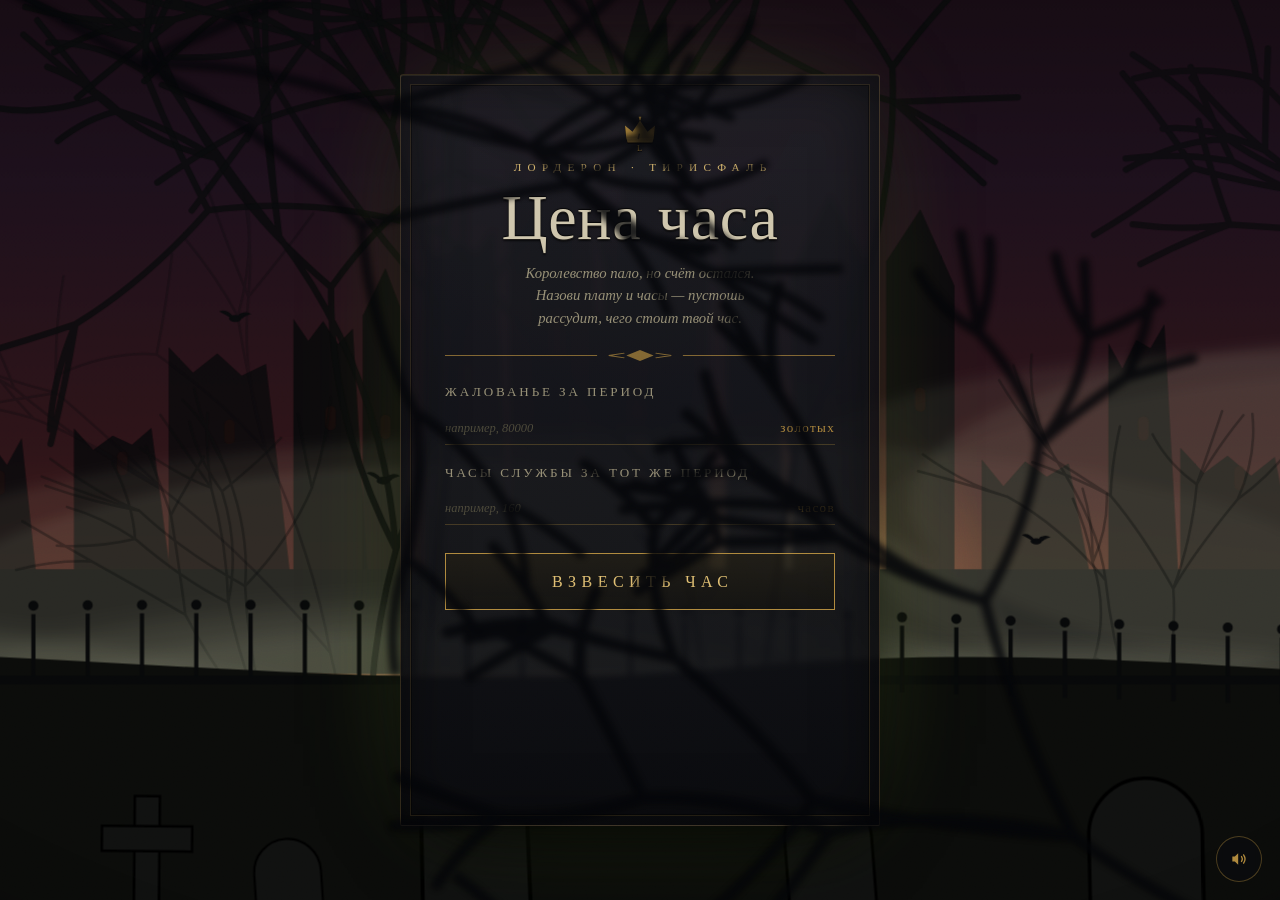
==== index.src.html @ a5c3d764 "Redesign as parallax Tirisfal/Lordaeron scene with embedded fonts and reactive verdict" ====
<!DOCTYPE html>
<html lang="ru">
<head>
<meta charset="UTF-8" />
<meta name="viewport" content="width=device-width, initial-scale=1.0" />
<meta name="theme-color" content="#0a0a0c" />
<title>Цена часа — казначейство павшего Лордерона</title>
<style>
/*__FONTS__*/

/* =========================================================
   ПАЛИТРА — Тирисфальские пустоши, руины Лордерона.
   Сухая кровь неба, болезненный зелёный горизонт, кость,
   потускневшее геральдическое золото, некротический свет.
========================================================= */
:root{
  --ink:        #07070a;
  --sky-top:    #140a10;
  --sky-mid:    #2e1418;
  --sky-blood:  #5a2418;
  --sky-glow:   #7c5a22;
  --sky-sick:   #4d5a2a;   /* зеленоватая муть у горизонта */
  --fog:        #8a8f72;
  --silhouette: #090a0c;
  --bone:       #ddd3ba;
  --bone-dim:   #968f76;
  --stone:      #15161a;
  --stone-up:   #20212630;
  --gold:       #b08a3e;
  --gold-lit:   #e1c074;
  --gold-deep:  #5f4719;
  --blight:     #9ace4a;
  --blight-lit: #cdf07a;
  --rust:       #7a3a1e;
}

*{ box-sizing:border-box; margin:0; padding:0; }
html,body{ height:100%; }
body{
  background:var(--ink);
  color:var(--bone);
  font-family:"Lora","Georgia",serif;
  overflow:hidden;
  position:relative;
}

/* =========================== МИР =========================== */
.world{ position:fixed; inset:-8% -6%; z-index:0; will-change:transform; }
.layer{
  position:absolute; inset:0;
  will-change:transform;
  transform:translate3d(var(--tx,0),var(--ty,0),0);
}
.layer svg{ display:block; width:100%; height:100%; }

/* небо */
.sky{
  background:
    radial-gradient(120% 70% at 64% 86%, rgba(124,90,34,.55), transparent 46%),
    radial-gradient(140% 64% at 40% 98%, rgba(108,128,48,.42), transparent 56%),
    radial-gradient(90% 50% at 64% 99%, rgba(77,90,42,.5), transparent 60%),
    linear-gradient(180deg,
      var(--sky-top) 0%, #1d101c 24%,
      var(--sky-mid) 50%, var(--sky-blood) 76%, #34160e 100%);
}
/* кровавое солнце низко над пустошью */
.sun{
  position:absolute; left:60%; top:62%;
  width:min(34vw,420px); aspect-ratio:1; border-radius:50%;
  background:
    radial-gradient(circle, rgba(231,192,116,.95) 0%, rgba(176,138,62,.55) 24%,
      rgba(122,58,30,.30) 46%, transparent 70%);
  transform:translate(-50%,-50%);
  filter:blur(2px);
  mix-blend-mode:screen;
}
.sun::after{
  content:""; position:absolute; left:50%; top:50%;
  width:36%; aspect-ratio:1; border-radius:50%; transform:translate(-50%,-50%);
  background:radial-gradient(circle,#f1dca0 0%, #c79a4e 60%, transparent 75%);
}

/* туман — мягкие полосы */
.fog{ pointer-events:none; mix-blend-mode:screen; opacity:.5; }
.fog .band{ animation:drift linear infinite; }
@keyframes drift{ from{transform:translateX(-12%);} to{transform:translateX(12%);} }

/* земля */
.ground{ }
.vignette{
  position:absolute; inset:0; pointer-events:none; z-index:6;
  background:
    radial-gradient(130% 110% at 50% 42%, transparent 52%, rgba(0,0,0,.5) 82%, rgba(0,0,0,.86) 100%);
}
/* передний план — ветви перед сценой, расфокус */
.foreground{
  position:fixed; inset:-8% -6%; z-index:6; pointer-events:none;
  filter:blur(3px); opacity:.92;
  transform:translate3d(var(--tx,0),var(--ty,0),0); will-change:transform;
}
.foreground svg{ position:absolute; inset:0; width:100%; height:100%; }

/* зерно плёнки — финальный, очень тонкий слой */
.grain{
  position:fixed; inset:-50%; z-index:7; pointer-events:none;
  opacity:.05; mix-blend-mode:overlay;
  background-image:url("data:image/svg+xml;utf8,<svg xmlns='http://www.w3.org/2000/svg' width='160' height='160'><filter id='n'><feTurbulence type='fractalNoise' baseFrequency='0.8' numOctaves='2'/></filter><rect width='100%25' height='100%25' filter='url(%23n)'/></svg>");
  animation:grainshift .5s steps(2) infinite;
}
@keyframes grainshift{ 0%{transform:translate(0,0)} 50%{transform:translate(-1.5%,1%)} 100%{transform:translate(1%,-1.5%)} }

/* падающие листья / угли */
.mote{
  position:absolute; top:-5%;
  color:var(--rust);
  opacity:0; will-change:transform;
  animation:fall linear infinite;
}
@keyframes fall{
  0%{ transform:translate(0,-5vh) rotate(0deg); opacity:0; }
  10%{ opacity:.7; }
  90%{ opacity:.5; }
  100%{ transform:translate(var(--drift,4vw),108vh) rotate(540deg); opacity:0; }
}

/* вороны */
.crow{ position:absolute; transform-origin:center; color:var(--silhouette); }
.crow .wing{ transform-box:fill-box; transform-origin:center; }
.crow.flap .wing-l{ animation:flapL .42s ease-in-out infinite; }
.crow.flap .wing-r{ animation:flapR .42s ease-in-out infinite; }
@keyframes flapL{ 0%,100%{ transform:rotate(8deg);} 50%{ transform:rotate(-26deg);} }
@keyframes flapR{ 0%,100%{ transform:rotate(-8deg);} 50%{ transform:rotate(26deg);} }
.crow.flee{ animation:flee 2.6s cubic-bezier(.3,.1,.4,1) forwards; }
@keyframes flee{
  0%{ transform:translate(0,0) scale(1); opacity:1; }
  100%{ transform:translate(var(--fx,40vw),-70vh) scale(.5); opacity:0; }
}

/* =========================== СТЕЛА (UI) =========================== */
.stage{
  position:relative; z-index:5; min-height:100svh;
  display:flex; align-items:center; justify-content:center;
  padding:5svh 5vw;
}
.stele{
  position:relative; width:100%; max-width:480px;
  padding:clamp(24px,3.4vw,38px) clamp(26px,4vw,44px) clamp(26px,3.4vw,38px);
  background:
    linear-gradient(180deg, rgba(32,33,40,.78), rgba(11,12,16,.86)),
    radial-gradient(120% 80% at 50% 0%, rgba(120,90,40,.12), transparent 60%);
  border:1px solid rgba(176,138,62,.22);
  border-radius:3px 3px 2px 2px;
  backdrop-filter:blur(3px) saturate(.9);
  -webkit-backdrop-filter:blur(3px) saturate(.9);
  box-shadow:
    inset 0 1px 0 rgba(225,192,116,.10),
    inset 0 0 60px rgba(0,0,0,.6),
    0 30px 70px -24px #000,
    0 0 120px -40px rgba(154,206,74,.35);
}
/* высеченная рамка */
.stele::before{
  content:""; position:absolute; inset:9px; pointer-events:none;
  border:1px solid rgba(176,138,62,.16);
  box-shadow:inset 0 0 0 1px rgba(0,0,0,.4);
}
/* свет «факела» при оглашении */
.flare{
  position:absolute; inset:-2px; pointer-events:none; opacity:0; border-radius:inherit;
  background:radial-gradient(80% 60% at 50% 78%, rgba(205,240,122,.5), transparent 62%);
  mix-blend-mode:screen; transition:opacity .1s;
}
.stele.cast .flare{ animation:flare 2.4s ease-out; }
@keyframes flare{ 0%{opacity:0;} 12%{opacity:1;} 100%{opacity:0;} }

/* герб */
.crest{ display:flex; flex-direction:column; align-items:center; margin-bottom:.9em; }
.crest svg{ width:40px; height:40px; color:var(--gold); filter:drop-shadow(0 1px 0 #000); }
.crest .realm{
  margin-top:.7em; font-family:"Forum",serif;
  font-size:.7rem; letter-spacing:.56em; text-indent:.56em;
  text-transform:uppercase; color:var(--gold-lit); opacity:.92;
}

h1{
  font-family:"Forum",serif; font-weight:400; text-align:center;
  font-size:clamp(2.7rem,7.5vw,4rem); line-height:.98; letter-spacing:.01em;
  color:#cfc6ad;
  /* выгравировано в камне */
  text-shadow:
    0 1px 0 rgba(225,200,150,.10),
    0 -1px 1px rgba(0,0,0,.8),
    0 2px 2px rgba(0,0,0,.7);
}
.tagline{
  text-align:center; font-style:italic; color:var(--bone-dim);
  font-size:.92rem; line-height:1.5; margin:.85em auto 0; max-width:34ch;
}
.rule{
  width:100%; height:13px; margin:1.25em 0 1.4em;
  color:var(--gold);
  background:none;
}
.rule svg{ display:block; width:100%; height:100%; opacity:.7; }

.field{ margin-bottom:1.25em; }
.field label{
  display:block; font-family:"Forum",serif;
  font-size:.82rem; letter-spacing:.22em; text-transform:uppercase;
  color:var(--bone-dim); margin-bottom:.4em;
}
.well{ position:relative; display:flex; align-items:baseline; gap:.5em;
  border-bottom:1px solid rgba(176,138,62,.30); }
.well input{
  flex:1; min-width:0; background:transparent; border:none;
  color:var(--bone); font-family:"Forum",serif; font-size:1.75rem;
  padding:.05em 0 .18em; outline:none;
  transition:color .4s;
}
.well input::placeholder{ color:#4d4a3b; font-family:"Lora",serif; font-style:italic; font-size:.78rem; }
.well .coin{
  font-family:"Forum",serif; font-size:.82rem; letter-spacing:.1em;
  color:var(--gold); white-space:nowrap; padding-bottom:.4em;
}
.well::after{
  content:""; position:absolute; left:0; bottom:-1px; height:2px; width:0;
  background:linear-gradient(90deg, var(--blight-lit), var(--gold-lit));
  box-shadow:0 0 10px rgba(205,240,122,.7);
  transition:width .55s cubic-bezier(.2,.7,.2,1);
}
.well:focus-within{ border-bottom-color:transparent; }
.well:focus-within::after{ width:100%; }
.well:focus-within input{ color:#fff; }

.cast-btn{
  width:100%; margin-top:.5em; position:relative; overflow:hidden;
  background:linear-gradient(180deg, rgba(40,34,18,.5), rgba(18,16,10,.5));
  color:var(--gold-lit); border:1px solid var(--gold);
  font-family:"Forum",serif; font-size:1rem; letter-spacing:.34em; text-indent:.34em;
  text-transform:uppercase; padding:1.15em 1em; cursor:pointer;
  transition:color .45s, border-color .45s, letter-spacing .45s, box-shadow .45s;
}
.cast-btn span{ position:relative; z-index:1; }
.cast-btn::before{
  content:""; position:absolute; inset:0; z-index:0;
  background:linear-gradient(90deg, var(--gold-deep), var(--blight));
  transform:translateX(-101%); transition:transform .55s ease;
}
.cast-btn:hover{ color:#0a0a0c; border-color:var(--blight-lit);
  letter-spacing:.4em; text-indent:.4em; box-shadow:0 0 34px -8px rgba(205,240,122,.6); }
.cast-btn:hover::before{ transform:translateX(0); }
.cast-btn:active{ transform:translateY(1px); }
.cast-btn:focus-visible{ outline:2px solid var(--blight-lit); outline-offset:3px; }

/* приговор */
.verdict{
  margin-top:1.5em; padding-top:1.4em; text-align:center;
  border-top:1px solid rgba(176,138,62,.18);
  opacity:0; transform:translateY(8px);
  transition:opacity .7s ease, transform .7s ease;
}
.verdict.show{ opacity:1; transform:none; }
.verdict .lead{
  font-family:"Forum",serif; font-size:.8rem; letter-spacing:.34em;
  text-indent:.34em; text-transform:uppercase; color:var(--bone-dim); margin-bottom:.45em;
}
.rate{
  font-family:"Forum",serif; line-height:1;
  font-size:clamp(3.2rem,15vw,5.6rem); color:#eef7d6;
}
.rate .num{
  background:linear-gradient(180deg,#f3ffd6,#cdf07a 55%,#8fae4a);
  -webkit-background-clip:text; background-clip:text; color:transparent;
  text-shadow:0 0 38px rgba(205,240,122,.5);
}
.rate .unit{
  display:block; margin-top:.5em; font-size:.2em; letter-spacing:.28em;
  text-indent:.28em; color:var(--gold-lit);
}
.epitaph{
  margin:1.2em auto 0; font-style:italic; color:var(--bone-dim);
  font-size:1rem; line-height:1.6; max-width:36ch;
}
.verdict.bad .lead{ color:#9c5a54; }
.verdict.bad .rate{ font-size:clamp(1.5rem,6vw,2.2rem); }
.verdict.bad .num{
  background:none; -webkit-background-clip:initial; background-clip:initial;
  color:#d79a8e; text-shadow:0 1px 0 #000; font-style:italic;
}
.verdict.bad .unit{ display:none; }

/* руна звука */
.rune{
  position:fixed; right:18px; bottom:18px; z-index:8;
  width:46px; height:46px; border-radius:50%;
  display:grid; place-items:center; cursor:pointer;
  background:rgba(11,12,16,.6); color:var(--gold);
  border:1px solid rgba(176,138,62,.4);
  backdrop-filter:blur(4px); -webkit-backdrop-filter:blur(4px);
  transition:color .3s, border-color .3s, box-shadow .3s;
}
.rune:hover{ color:var(--blight-lit); border-color:var(--blight); }
.rune.on{ color:var(--blight-lit); border-color:var(--blight);
  box-shadow:0 0 22px -4px rgba(205,240,122,.6); }
.rune svg{ width:20px; height:20px; }
.rune .off-x{ display:none; }
.rune.on .off-x{ display:block; }

@media (max-width:560px){
  .stele{ backdrop-filter:none; -webkit-backdrop-filter:none; background:
    linear-gradient(180deg, rgba(22,23,28,.94), rgba(9,10,14,.97)); }
  /* ветви не должны мешать форме на узком экране */
  .foreground{ opacity:.28; filter:blur(5px); }
}

/* доступность: тишина и покой по требованию */
@media (prefers-reduced-motion: reduce){
  .fog .band, .grain, .mote, .crow.flap .wing-l, .crow.flap .wing-r,
  .stele.cast .flare{ animation:none !important; }
  .mote{ display:none; }
  .verdict{ transition:opacity .3s; transform:none; }
}
</style>
</head>
<body>
  <!-- ======================= МИР ======================= -->
  <div class="world" id="world">
    <div class="layer sky"   data-depth="3"></div>
    <div class="sun layer"   data-depth="6"></div>
    <div class="layer ruins" data-depth="10"></div>
    <div class="layer fog fog-far" data-depth="14"></div>
    <div class="layer trees-far" data-depth="20"></div>
    <div class="layer trees-mid" data-depth="34"></div>
    <div class="layer fog fog-near" data-depth="26"></div>
    <div class="layer crows" data-depth="40"></div>
    <div class="layer ground" data-depth="48"></div>
    <div class="layer leaves" data-depth="60"></div>
    <div class="vignette"></div>
  </div>
  <!-- передний план: ветви не в фокусе, перед стелой -->
  <div class="foreground" id="foreground"></div>
  <div class="grain"></div>

  <!-- ======================= СТЕЛА ======================= -->
  <div class="stage">
    <main class="stele" id="stele">
      <div class="flare"></div>

      <div class="crest">
        <!-- расколотая корона над L — павшее королевство -->
        <svg viewBox="0 0 64 64" fill="none" aria-hidden="true">
          <path d="M10 40 L8 20 L20 30 L32 12 L44 30 L56 20 L54 40 Z"
                fill="currentColor" opacity=".9"/>
          <path d="M10 40 L54 40 L52 47 L12 47 Z" fill="currentColor"/>
          <path d="M31 12 L33 12 L34 6 L30 6 Z" fill="currentColor"/>
          <rect x="29" y="33" width="2.4" height="9" fill="#07070a" opacity=".5"
                transform="rotate(12 30 37)"/>
          <text x="32" y="60" text-anchor="middle"
                font-family="Forum, serif" font-size="13" letter-spacing="2"
                fill="currentColor">L</text>
        </svg>
        <p class="realm">Лордерон · Тирисфаль</p>
      </div>

      <h1>Цена часа</h1>
      <p class="tagline">Королевство пало, но счёт остался.<br>
        Назови плату и часы — пустошь рассудит, чего стоит твой час.</p>

      <div class="rule" aria-hidden="true">
        <svg viewBox="0 0 200 14" preserveAspectRatio="none">
          <path d="M0 7 H78 M122 7 H200" stroke="currentColor" stroke-width="1"/>
          <path d="M100 1 L107 7 L100 13 L93 7 Z" fill="currentColor"/>
          <path d="M84 7 L92 4.5 M84 7 L92 9.5 M116 7 L108 4.5 M116 7 L108 9.5"
                stroke="currentColor" stroke-width="1"/>
        </svg>
      </div>

      <form id="calc" novalidate>
        <div class="field">
          <label for="salary">Жалованье за период</label>
          <div class="well">
            <input id="salary" type="text" inputmode="decimal"
                   placeholder="например, 80000" autocomplete="off" />
            <span class="coin">золотых</span>
          </div>
        </div>
        <div class="field">
          <label for="hours">Часы службы за тот же период</label>
          <div class="well">
            <input id="hours" type="text" inputmode="decimal"
                   placeholder="например, 160" autocomplete="off" />
            <span class="coin">часов</span>
          </div>
        </div>
        <button class="cast-btn" type="submit"><span>Взвесить час</span></button>
      </form>

      <section class="verdict" id="verdict" aria-live="polite">
        <p class="lead">Цена одного часа</p>
        <p class="rate" id="rate"><span class="num">—</span></p>
        <p class="epitaph" id="epitaph"></p>
      </section>
    </main>
  </div>

  <!-- руна звука -->
  <button class="rune" id="rune" aria-label="Звук пустоши" title="Звук пустоши">
    <svg class="on-wave" viewBox="0 0 24 24" fill="none" stroke="currentColor" stroke-width="1.6" stroke-linecap="round">
      <path d="M4 9 H7 L11 5 V19 L7 15 H4 Z" fill="currentColor" stroke="none"/>
      <path d="M15 9 Q17 12 15 15 M17.5 7 Q21 12 17.5 17"/>
    </svg>
    <svg class="off-x" viewBox="0 0 24 24" fill="none" stroke="currentColor" stroke-width="1.6" stroke-linecap="round">
      <path d="M4 9 H7 L11 5 V19 L7 15 H4 Z" fill="currentColor" stroke="none"/>
      <path d="M15 9 L21 15 M21 9 L15 15"/>
    </svg>
  </button>

<script>
(function(){
  "use strict";
  var reduce = window.matchMedia && window.matchMedia("(prefers-reduced-motion: reduce)").matches;
  var SVGNS = "http://www.w3.org/2000/svg";
  function el(tag, attrs){
    var e = document.createElementNS(SVGNS, tag);
    for(var k in attrs) e.setAttribute(k, attrs[k]);
    return e;
  }
  function rnd(a,b){ return a + Math.random()*(b-a); }

  /* ---------- РУИНЫ КАПИТАЛ-СИТИ (дальний силуэт) ---------- */
  (function ruins(){
    var host = document.querySelector(".ruins");
    var svg = el("svg",{viewBox:"0 0 1000 600", preserveAspectRatio:"xMidYMax slice"});
    var g = el("g",{fill:"var(--silhouette)"});
    // группа сломанных готических шпилей у горизонта (~y 360)
    function spire(x, w, h, broken){
      var base = 372;
      var p = "M"+x+" "+base+" L"+x+" "+(base-h+ (broken?rnd(8,26):0));
      // зубчатый излом вершины
      if(broken){
        p += " l"+(w*0.2)+" "+rnd(6,16)+" l"+(w*0.2)+" "+(-rnd(8,18));
        p += " l"+(w*0.2)+" "+rnd(4,14)+" l"+(w*0.2)+" "+(-rnd(6,16));
      } else {
        p += " l"+(w/2)+" "+(-rnd(26,46))+" l"+(w/2)+" "+rnd(26,46);
      }
      p += " L"+(x+w)+" "+base+" Z";
      g.appendChild(el("path",{d:p, opacity:rnd(.82,1).toFixed(2)}));
      // тёмные арочные окна
      if(w>26 && Math.random()<.8){
        var wy = base-18;
        g.appendChild(el("rect",{x:(x+w/2-3), y:(wy-h*0.5), width:6, height:14, rx:3, fill:"#1a0e0c", opacity:.6}));
      }
    }
    var x=110;
    while(x<880){
      // ближе к центру — выше (силуэт разрушенного города)
      var center = 1 - Math.abs((x+40)-500)/440;
      var w = rnd(24,70), h = rnd(60,150) + center*center*150, broken = Math.random()<.62;
      spire(x, w, h, broken);
      x += w + rnd(-4,22);
    }
    // доминанта — расколотый собор Капитал-Сити
    (function cathedral(){
      var cx=470, base=372;
      // массив корпуса
      g.appendChild(el("path",{d:"M"+cx+" "+base+" L"+cx+" "+(base-150)+" L"+(cx+60)+" "+(base-150)+" L"+(cx+60)+" "+base+" Z"}));
      // расколотая центральная башня
      g.appendChild(el("path",{d:"M"+(cx+18)+" "+(base-150)+" L"+(cx+20)+" "+(base-300)+" l10 -34 l6 26 l8 -16 l4 64 L"+(cx+42)+" "+(base-150)+" Z"}));
      // боковая башня пониже, тоже сломана
      g.appendChild(el("path",{d:"M"+(cx-34)+" "+base+" L"+(cx-32)+" "+(base-205)+" l8 -20 l6 16 l6 -10 l3 219 Z"}));
      // готические окна-провалы
      [[cx+24,base-120,8,30],[cx+24,base-78,8,26],[cx-22,base-150,7,24]].forEach(function(wn){
        g.appendChild(el("path",{d:"M"+wn[0]+" "+wn[1]+" h"+wn[2]+" v"+wn[3]+" h-"+wn[2]+" Z M"+wn[0]+" "+wn[1]+" q"+(wn[2]/2)+" -"+(wn[2])+" "+wn[2]+" 0",
          fill:"#160c0c", opacity:.7}));
      });
    })();
    // глухая стена-основание
    g.appendChild(el("rect",{x:70, y:368, width:860, height:60, fill:"var(--silhouette)"}));
    svg.appendChild(g);
    host.appendChild(svg);
    host.style.opacity = ".96";
  })();

  /* ---------- ТУМАН ---------- */
  function fogLayer(sel, y, op, scale, dur){
    var host = document.querySelector(sel);
    var svg = el("svg",{viewBox:"0 0 1200 400", preserveAspectRatio:"xMidYMid slice"});
    var g = el("g",{class:"band", fill:"var(--fog)", style:"animation-duration:"+dur+"s"});
    for(var i=0;i<7;i++){
      var cx=rnd(-100,1300), cy=y+rnd(-30,30), rx=rnd(180,360), ry=rnd(40,80);
      g.appendChild(el("ellipse",{cx:cx,cy:cy,rx:rx,ry:ry, opacity:rnd(.15,.4).toFixed(2)}));
    }
    svg.appendChild(g); host.appendChild(svg);
    host.style.opacity = op;
    host.style.filter = "blur("+scale+"px)";
  }
  fogLayer(".fog-far", 250, ".45", 6, 90);
  fogLayer(".fog-near", 330, ".6", 10, 60);

  /* ---------- ДЕРЕВЬЯ (голые, кривые) ---------- */
  function branch(d, x, y, len, ang, w, depth){
    if(depth<=0 || len<6) return;
    var x2 = x + Math.cos(ang)*len, y2 = y + Math.sin(ang)*len;
    // лёгкий изгиб через quadratic
    var mx = (x+x2)/2 + Math.cos(ang+Math.PI/2)*rnd(-len*.16,len*.16);
    var my = (y+y2)/2 + Math.sin(ang+Math.PI/2)*rnd(-len*.16,len*.16);
    d.segs.push("M"+x.toFixed(1)+" "+y.toFixed(1)+" Q"+mx.toFixed(1)+" "+my.toFixed(1)+" "+x2.toFixed(1)+" "+y2.toFixed(1));
    var n = Math.random()<.5?2:3;
    for(var i=0;i<n;i++){
      branch(d, x2, y2, len*rnd(.62,.8), ang - rnd(.2,.95) + (i/(n-1))*rnd(.4,1.6), w*.7, depth-1);
    }
  }
  function makeTree(x, base, h, depth){
    var d={segs:[]};
    branch(d, x, base, h, -Math.PI/2 + rnd(-.12,.12), 1, depth);
    return d.segs.join(" ");
  }
  function treeLayer(sel, count, hRange, depth, opacity, sw, color){
    var host = document.querySelector(sel);
    var svg = el("svg",{viewBox:"0 0 1200 500", preserveAspectRatio:"xMidYMax slice"});
    var g = el("g",{stroke:color, fill:"none", "stroke-linecap":"round"});
    for(var i=0;i<count;i++){
      var x=rnd(20,1180), base=rnd(470,500), h=rnd(hRange[0],hRange[1]);
      var p = el("path",{d:makeTree(x, base, h, depth), "stroke-width":sw, opacity:rnd(opacity*.7,opacity).toFixed(2)});
      g.appendChild(p);
    }
    svg.appendChild(g); host.appendChild(svg);
  }
  treeLayer(".trees-far", 9, [70,140], 4, .4, 1.2, "#0b0c0e");
  treeLayer(".trees-mid", 6, [160,300], 5, .95, 3, "var(--silhouette)");

  /* ---------- ЗЕМЛЯ: холм, надгробия, ограда ---------- */
  (function ground(){
    var host = document.querySelector(".ground");
    var svg = el("svg",{viewBox:"0 0 1200 500", preserveAspectRatio:"xMidYMax slice"});
    // силуэт холма
    var hill = el("path",{
      d:"M0 360 C 220 320, 420 372, 640 352 C 860 332, 1020 380, 1200 350 L1200 500 L0 500 Z",
      fill:"#0b0c0a"});
    svg.appendChild(hill);
    var g = el("g",{});
    // кованая ограда (тонкие пики)
    for(var fx=20; fx<1200; fx+=26){
      var fy = 360 - (Math.sin(fx*0.004)*8);
      g.appendChild(el("path",{d:"M"+fx+" "+(fy+6)+" L"+fx+" "+(fy-26), stroke:"#070809", "stroke-width":2}));
      g.appendChild(el("circle",{cx:fx, cy:fy-30, r:2.4, fill:"#070809"}));
    }
    g.appendChild(el("rect",{x:0,y:356,width:1200,height:4, fill:"#070809"}));
    // надгробия — разные формы, наклон, выветренность
    var tomb = el("g",{fill:"#101110", stroke:"#000", "stroke-width":1});
    function stone(x, y, s, type, rot){
      var gg = el("g",{transform:"translate("+x+" "+y+") rotate("+rot+") scale("+s+")"});
      if(type===0){ // округлая плита
        gg.appendChild(el("path",{d:"M-16 0 L-16 -34 A16 16 0 0 1 16 -34 L16 0 Z"}));
      } else if(type===1){ // крест
        gg.appendChild(el("rect",{x:-5,y:-52,width:10,height:52}));
        gg.appendChild(el("rect",{x:-18,y:-40,width:36,height:10}));
      } else { // косая плита
        gg.appendChild(el("path",{d:"M-15 0 L-13 -40 L15 -36 L14 0 Z"}));
      }
      gg.appendChild(el("ellipse",{cx:0,cy:2,rx:22,ry:5, fill:"#070809", stroke:"none", opacity:.7}));
      tomb.appendChild(gg);
    }
    var positions=[[120,470,1.1],[230,486,1.5],[360,476,1.2],[520,492,1.8],
      [690,478,1.3],[840,490,1.7],[980,476,1.25],[1090,486,1.5],[60,486,1.4],[430,484,1.0]];
    positions.forEach(function(p){ stone(p[0],p[1],p[2], Math.floor(rnd(0,3)), rnd(-5,5)); });
    svg.appendChild(g); svg.appendChild(tomb);
    host.appendChild(svg);
  })();

  /* ---------- ПЕРЕДНИЙ ПЛАН (ветви перед стелой) ---------- */
  (function foreground(){
    var host=document.getElementById("foreground");
    var svg=el("svg",{viewBox:"0 0 1200 800", preserveAspectRatio:"xMidYMid slice"});
    var g=el("g",{stroke:"#050609", fill:"none", "stroke-linecap":"round"});
    // ветвь из верхнего-левого угла
    var a={segs:[]};
    branch(a, -20, -20, 280, rnd(.35,.55), 1, 5);
    // ветвь из нижнего-правого угла
    var b={segs:[]};
    branch(b, 1220, 820, 300, -Math.PI+rnd(.35,.55), 1, 5);
    [a,b].forEach(function(d,i){
      g.appendChild(el("path",{d:d.segs.join(" "), "stroke-width": i? 7:6, opacity:.95}));
    });
    svg.appendChild(g); host.appendChild(svg);
  })();

  /* ---------- ВОРОНЫ ---------- */
  var crowLayer = document.querySelector(".crows");
  function crowSVG(){
    var s = el("svg",{viewBox:"0 0 40 24", width:"40", height:"24"});
    s.appendChild(el("ellipse",{cx:20,cy:14,rx:7,ry:4, fill:"currentColor"}));      // тело
    s.appendChild(el("circle",{cx:27,cy:11,r:3, fill:"currentColor"}));             // голова
    s.appendChild(el("path",{d:"M30 11 L35 10 L30 12 Z", fill:"currentColor"}));    // клюв
    var wl = el("path",{class:"wing wing-l", d:"M18 12 Q10 2 2 6 Q10 10 16 14 Z", fill:"currentColor"});
    var wr = el("path",{class:"wing wing-r", d:"M22 12 Q30 4 38 9 Q30 11 24 14 Z", fill:"currentColor"});
    s.appendChild(wl); s.appendChild(wr);
    return s;
  }
  var crows=[];
  function spawnCrow(perched){
    var c = document.createElement("div");
    c.className = "crow" + (perched? "" : " flap");
    c.style.left = rnd(8,86)+"vw";
    c.style.top  = perched? rnd(58,72)+"vh" : rnd(20,50)+"vh";
    var sc = rnd(.5,1);
    c.style.transform = "scale("+sc+")";
    c.appendChild(crowSVG());
    crowLayer.appendChild(c);
    crows.push(c);
    return c;
  }
  // несколько сидящих + пара летящих
  for(var i=0;i<4;i++) spawnCrow(true);
  if(!reduce){ for(var j=0;j<2;j++){ var f=spawnCrow(false); f.classList.add("flap"); } }

  function scatterCrows(){
    crows.forEach(function(c){
      c.classList.add("flap");
      c.style.setProperty("--fx", (Math.random()<.5?-1:1)*rnd(20,55)+"vw");
      // перезапуск
      void c.offsetWidth;
      c.classList.add("flee");
    });
    setTimeout(function(){
      crows.forEach(function(c){ c.remove(); });
      crows=[];
      for(var i=0;i<4;i++) spawnCrow(true);
    }, 2700);
  }

  /* ---------- ЛИСТЬЯ / УГЛИ ---------- */
  (function motes(){
    if(reduce) return;
    var host = document.querySelector(".leaves");
    var N=16;
    for(var i=0;i<N;i++){
      var m=document.createElement("div");
      m.className="mote";
      m.style.left=rnd(0,100)+"vw";
      var dur=rnd(11,22), delay=-rnd(0,dur);
      m.style.animationDuration=dur+"s";
      m.style.animationDelay=delay+"s";
      m.style.setProperty("--drift", rnd(-8,8)+"vw");
      var sz=rnd(6,13);
      var s=el("svg",{viewBox:"0 0 12 12", width:sz, height:sz});
      // лист или уголёк
      if(Math.random()<.6){
        s.appendChild(el("path",{d:"M6 0 C9 3 9 9 6 12 C3 9 3 3 6 0 Z", fill:"currentColor", opacity:rnd(.5,.9).toFixed(2)}));
      } else {
        s.appendChild(el("circle",{cx:6,cy:6,r:2, fill:"var(--blight-lit)", opacity:.8}));
        m.style.color="var(--blight)";
      }
      m.appendChild(s);
      host.appendChild(m);
    }
  })();

  /* ---------- ПАРАЛЛАКС ---------- */
  (function parallax(){
    if(reduce) return;
    var layers = Array.prototype.slice.call(document.querySelectorAll(".world [data-depth]"));
    var fg = document.getElementById("foreground");
    var tx=0, ty=0, cx=0, cy=0;
    function set(px,py){ tx = px; ty = py; }
    window.addEventListener("mousemove", function(e){
      var nx = (e.clientX/window.innerWidth - .5);
      var ny = (e.clientY/window.innerHeight - .5);
      set(nx, ny);
    }, {passive:true});
    window.addEventListener("deviceorientation", function(e){
      if(e.gamma==null) return;
      set(Math.max(-1,Math.min(1,e.gamma/45)), Math.max(-1,Math.min(1,(e.beta-45)/45)));
    }, {passive:true});
    (function loop(){
      cx += (tx-cx)*.06; cy += (ty-cy)*.06;
      layers.forEach(function(l){
        var d = parseFloat(l.getAttribute("data-depth"))||0;
        l.style.setProperty("--tx", (-cx*d).toFixed(2)+"px");
        l.style.setProperty("--ty", (-cy*d*.6).toFixed(2)+"px");
      });
      if(fg){ fg.style.setProperty("--tx",(cx*90).toFixed(2)+"px");
              fg.style.setProperty("--ty",(cy*60).toFixed(2)+"px"); }
      requestAnimationFrame(loop);
    })();
  })();

  /* ---------- РАСЧЁТ ---------- */
  var form=document.getElementById("calc");
  var salaryI=document.getElementById("salary");
  var hoursI=document.getElementById("hours");
  var verdict=document.getElementById("verdict");
  var rateEl=document.getElementById("rate");
  var epitaph=document.getElementById("epitaph");
  var stele=document.getElementById("stele");

  function num(r){ if(r==null) return NaN; var c=String(r).replace(/\s/g,"").replace(",","."); return c===""?NaN:Number(c); }
  function money(v){ return v.toLocaleString("ru-RU",{minimumFractionDigits:2,maximumFractionDigits:2}); }
  function epitaphFor(r){
    if(r<100)  return "За такую плату даже мёртвые не встанут с колен.";
    if(r<300)  return "Часы утекают, как песок сквозь костяные пальцы.";
    if(r<700)  return "Достойно живого. Покуда ты ещё дышишь.";
    if(r<1500) return "Король одобрил бы такую казну.";
    return "Даже Тёмная Госпожа оценила бы твою цену.";
  }
  function reveal(bad, head, body){
    verdict.classList.toggle("bad", bad);
    verdict.classList.remove("show"); void verdict.offsetWidth;
    rateEl.innerHTML = head; epitaph.textContent = body||"";
    verdict.classList.add("show");
    stele.classList.remove("cast"); void stele.offsetWidth; stele.classList.add("cast");
    if(!reduce) scatterCrows();
    if(navigator.vibrate) navigator.vibrate(bad?[40]:[18,40,18]);
  }
  form.addEventListener("submit", function(e){
    e.preventDefault();
    var s=num(salaryI.value), h=num(hoursI.value);
    if(isNaN(s)||isNaN(h)) return reveal(true, '<span class="num">Назови оба числа.</span>');
    if(s<0||h<0)           return reveal(true, '<span class="num">Отрицательного времени не бывает.</span>');
    if(h===0)              return reveal(true, '<span class="num">Ноль часов — ноль ответа.</span>');
    var r=s/h;
    reveal(false, '<span class="num">'+money(r)+'</span><span class="unit">золотых в час</span>', epitaphFor(r));
  });

  /* ---------- ЗВУК ПУСТОШИ (Web Audio, по желанию) ---------- */
  (function sound(){
    var rune=document.getElementById("rune");
    var ctx=null, nodes=null;
    function start(){
      ctx = new (window.AudioContext||window.webkitAudioContext)();
      // коричневый шум = ветер
      var buf = ctx.createBuffer(1, ctx.sampleRate*4, ctx.sampleRate);
      var data = buf.getChannelData(0), last=0;
      for(var i=0;i<data.length;i++){ var w=Math.random()*2-1; data[i]=(last+0.02*w)/1.02; last=data[i]; data[i]*=3.2; }
      var noise=ctx.createBufferSource(); noise.buffer=buf; noise.loop=true;
      var lp=ctx.createBiquadFilter(); lp.type="lowpass"; lp.frequency.value=520;
      var ng=ctx.createGain(); ng.gain.value=0.0;
      // медленное «дыхание» ветра
      var lfo=ctx.createOscillator(); lfo.frequency.value=0.07;
      var lfoG=ctx.createGain(); lfoG.gain.value=180;
      lfo.connect(lfoG); lfoG.connect(lp.frequency);
      // низкий дрон
      var drone=ctx.createOscillator(); drone.type="sine"; drone.frequency.value=55;
      var dg=ctx.createGain(); dg.gain.value=0.0;
      noise.connect(lp); lp.connect(ng); ng.connect(ctx.destination);
      drone.connect(dg); dg.connect(ctx.destination);
      noise.start(); lfo.start(); drone.start();
      ng.gain.linearRampToValueAtTime(0.16, ctx.currentTime+2);
      dg.gain.linearRampToValueAtTime(0.05, ctx.currentTime+3);
      nodes={ctx:ctx, ng:ng, dg:dg};
    }
    function stop(){
      if(!nodes) return;
      nodes.ng.gain.linearRampToValueAtTime(0, nodes.ctx.currentTime+0.6);
      nodes.dg.gain.linearRampToValueAtTime(0, nodes.ctx.currentTime+0.6);
      var c=nodes.ctx; setTimeout(function(){ c.close(); },800); nodes=null;
    }
    rune.addEventListener("click", function(){
      if(rune.classList.contains("on")){ rune.classList.remove("on"); stop(); }
      else{ rune.classList.add("on"); try{ start(); }catch(e){} }
    });
  })();
})();
</script>
</body>
</html>
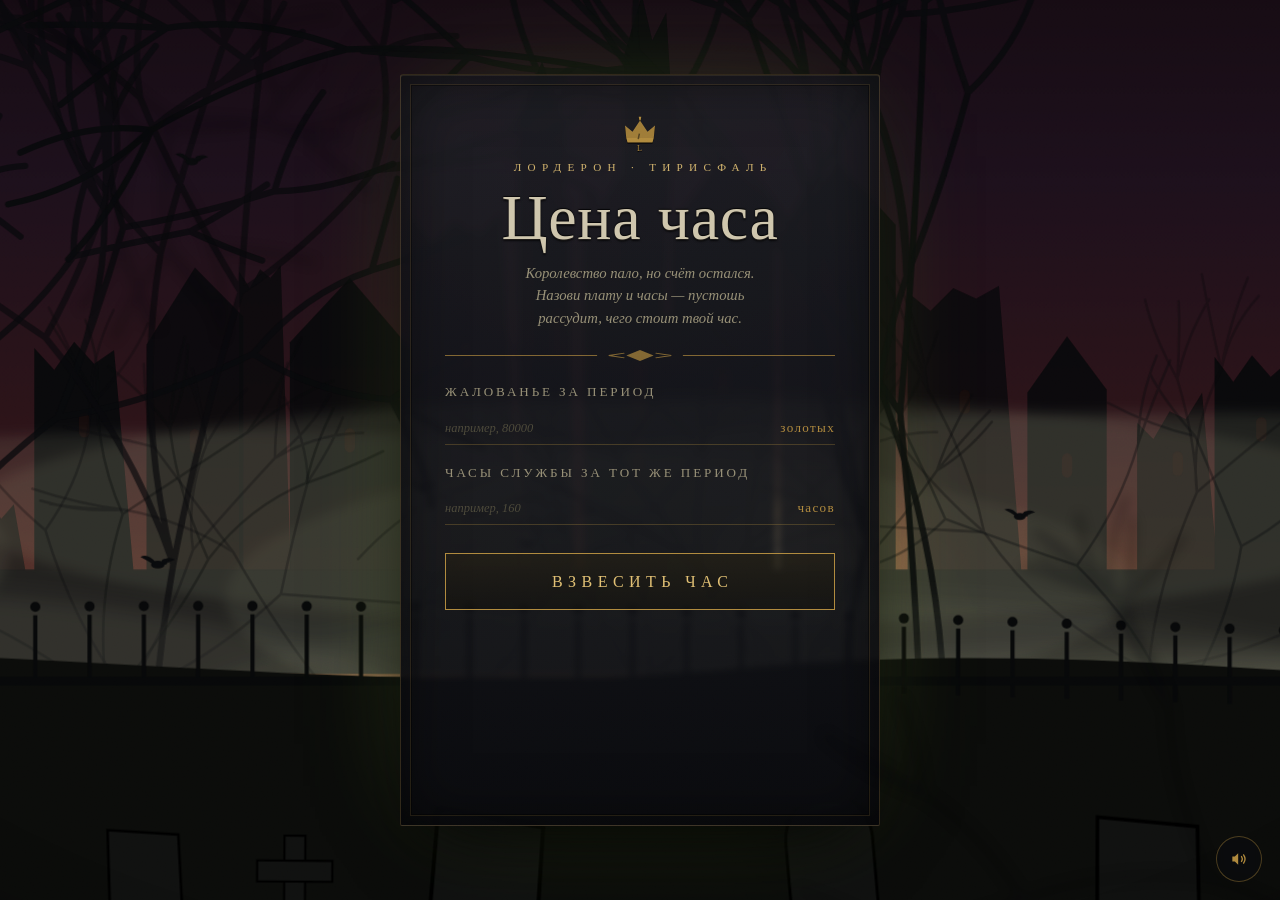
==== commit 61b89867: "Soften foreground branches; drop trailing zeros in rate" ====
--- a/index.src.html
+++ b/index.src.html
@@ -95,7 +95,7 @@
 /* передний план — ветви перед сценой, расфокус */
 .foreground{
   position:fixed; inset:-8% -6%; z-index:6; pointer-events:none;
-  filter:blur(3px); opacity:.92;
+  filter:blur(6px); opacity:.32;
   transform:translate3d(var(--tx,0),var(--ty,0),0); will-change:transform;
 }
 .foreground svg{ position:absolute; inset:0; width:100%; height:100%; }
@@ -575,12 +575,12 @@
     var g=el("g",{stroke:"#050609", fill:"none", "stroke-linecap":"round"});
     // ветвь из верхнего-левого угла
     var a={segs:[]};
-    branch(a, -20, -20, 280, rnd(.35,.55), 1, 5);
+    branch(a, -30, -30, 190, rnd(.3,.5), 1, 4);
     // ветвь из нижнего-правого угла
     var b={segs:[]};
-    branch(b, 1220, 820, 300, -Math.PI+rnd(.35,.55), 1, 5);
+    branch(b, 1230, 830, 200, -Math.PI+rnd(.3,.5), 1, 4);
     [a,b].forEach(function(d,i){
-      g.appendChild(el("path",{d:d.segs.join(" "), "stroke-width": i? 7:6, opacity:.95}));
+      g.appendChild(el("path",{d:d.segs.join(" "), "stroke-width": i? 5:4, opacity:.9}));
     });
     svg.appendChild(g); host.appendChild(svg);
   })();
@@ -695,7 +695,7 @@
   var stele=document.getElementById("stele");
 
   function num(r){ if(r==null) return NaN; var c=String(r).replace(/\s/g,"").replace(",","."); return c===""?NaN:Number(c); }
-  function money(v){ return v.toLocaleString("ru-RU",{minimumFractionDigits:2,maximumFractionDigits:2}); }
+  function money(v){ return v.toLocaleString("ru-RU",{maximumFractionDigits:2}); }
   function epitaphFor(r){
     if(r<100)  return "За такую плату даже мёртвые не встанут с колен.";
     if(r<300)  return "Часы утекают, как песок сквозь костяные пальцы.";
